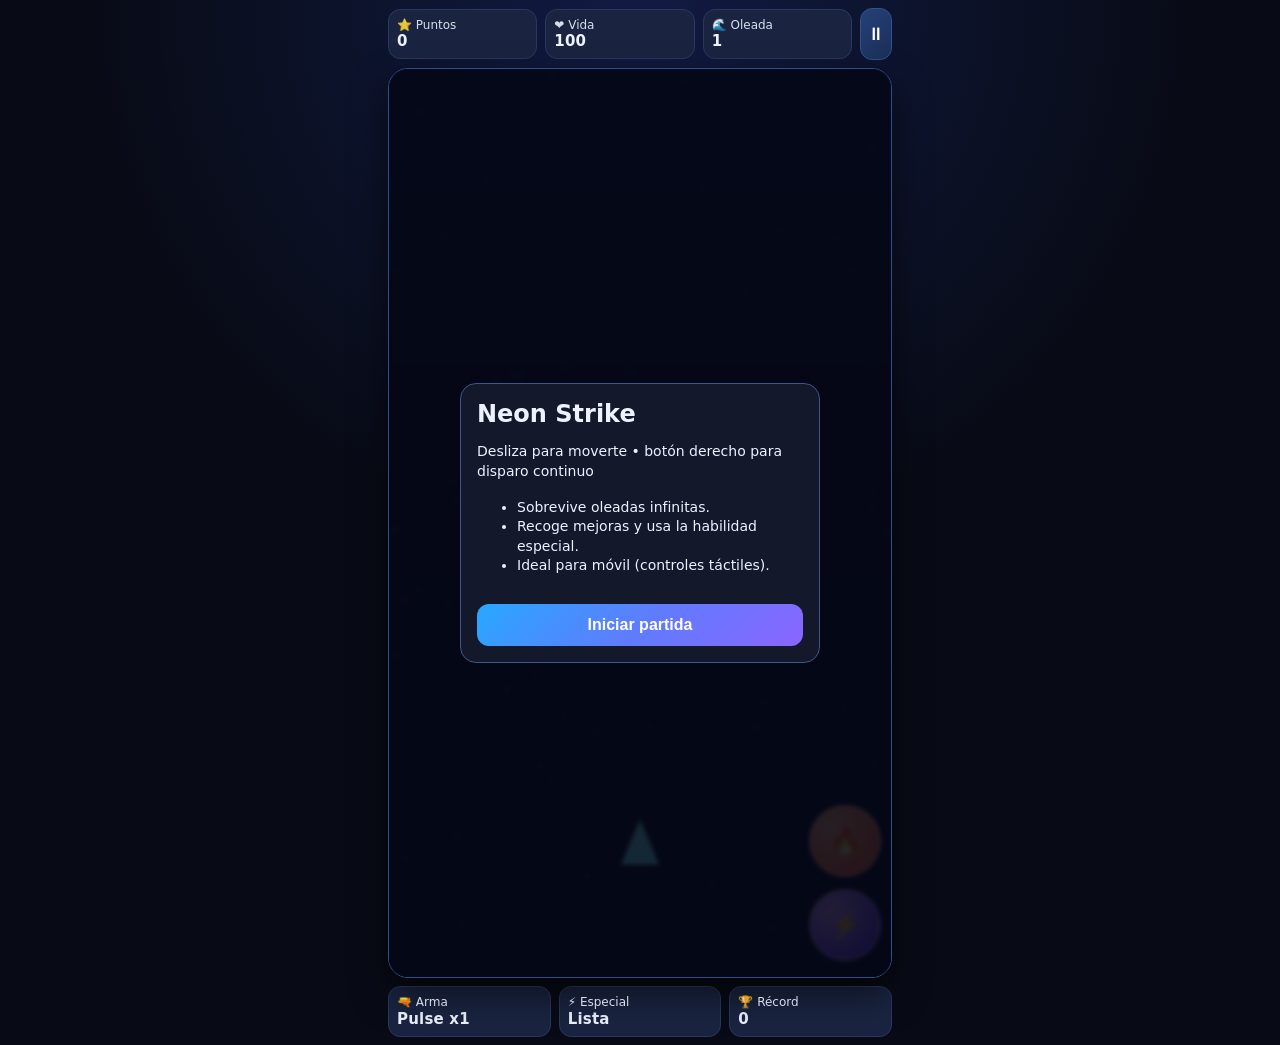
==== index.html @ 03f343e8 "feat: add complete mobile 2d shooter game" ====
<!DOCTYPE html>
<html lang="es">
<head>
  <meta charset="UTF-8" />
  <meta name="viewport" content="width=device-width, initial-scale=1.0, maximum-scale=1.0, user-scalable=no" />
  <title>Neon Strike Mobile</title>
  <link rel="stylesheet" href="styles.css" />
</head>
<body>
  <main class="app">
    <header class="hud top-hud">
      <div class="stat"><span>⭐ Puntos</span><strong id="score">0</strong></div>
      <div class="stat"><span>❤️ Vida</span><strong id="health">100</strong></div>
      <div class="stat"><span>🌊 Oleada</span><strong id="wave">1</strong></div>
      <button id="pauseBtn" class="hud-btn" aria-label="Pausar">⏸</button>
    </header>

    <section class="arena-wrap">
      <canvas id="gameCanvas" width="420" height="760" aria-label="Juego shooter 2D"></canvas>

      <div id="overlay" class="overlay show">
        <div class="panel">
          <h1>Neon Strike</h1>
          <p>Desliza para moverte • botón derecho para disparo continuo</p>
          <ul>
            <li>Sobrevive oleadas infinitas.</li>
            <li>Recoge mejoras y usa la habilidad especial.</li>
            <li>Ideal para móvil (controles táctiles).</li>
          </ul>
          <button id="startBtn" class="primary">Iniciar partida</button>
        </div>
      </div>

      <div class="touch-layer" aria-hidden="true">
        <div id="joystickZone" class="joystick-zone">
          <div id="joystickBase" class="joystick-base hidden">
            <div id="joystickKnob" class="joystick-knob"></div>
          </div>
        </div>

        <div class="actions">
          <button id="shootBtn" class="action-btn shoot">🔥</button>
          <button id="skillBtn" class="action-btn skill">⚡</button>
        </div>
      </div>
    </section>

    <footer class="hud bottom-hud">
      <div class="stat"><span>🔫 Arma</span><strong id="weapon">Pulse x1</strong></div>
      <div class="stat"><span>⚡ Especial</span><strong id="skillCooldown">Lista</strong></div>
      <div class="stat"><span>🏆 Récord</span><strong id="highScore">0</strong></div>
    </footer>
  </main>

  <script src="game.js"></script>
</body>
</html>
---- styles.css ----
:root {
  --bg: #080b16;
  --panel: #151b2fdd;
  --accent: #7cf7ff;
  --accent2: #a06eff;
  --text: #edf2ff;
  --danger: #ff5b8a;
  --ok: #80ff9b;
}

* {
  box-sizing: border-box;
  user-select: none;
  -webkit-user-select: none;
  -webkit-touch-callout: none;
}

html,
body {
  margin: 0;
  min-height: 100%;
  font-family: "Inter", "Segoe UI", system-ui, -apple-system, sans-serif;
  background: radial-gradient(circle at top, #111b42, var(--bg) 45%);
  color: var(--text);
  touch-action: none;
}

.app {
  width: min(100vw, 520px);
  margin: 0 auto;
  min-height: 100vh;
  display: flex;
  flex-direction: column;
  justify-content: space-between;
  padding: 8px;
  gap: 8px;
}

.hud {
  display: grid;
  grid-template-columns: repeat(3, 1fr) auto;
  gap: 8px;
  align-items: center;
}

.bottom-hud {
  grid-template-columns: repeat(3, 1fr);
}

.stat {
  background: #1a2440;
  border: 1px solid #293862;
  border-radius: 12px;
  padding: 8px;
  display: flex;
  flex-direction: column;
  line-height: 1.2;
}

.stat span {
  font-size: 12px;
  opacity: 0.9;
}

.stat strong {
  font-size: 15px;
  letter-spacing: 0.2px;
}

.hud-btn {
  border: 1px solid #35508b;
  background: linear-gradient(135deg, #24417a, #1b2f57);
  border-radius: 12px;
  color: white;
  font-size: 18px;
  height: 52px;
}

.arena-wrap {
  position: relative;
  flex: 1;
  min-height: 60vh;
  border-radius: 20px;
  overflow: hidden;
  border: 1px solid #2f4d91;
  box-shadow: 0 16px 36px #00000088;
  background: #060a16;
}

canvas {
  width: 100%;
  height: 100%;
  display: block;
  background: linear-gradient(180deg, #0a1127 0%, #060a16 100%);
}

.overlay {
  position: absolute;
  inset: 0;
  background: #050816dd;
  backdrop-filter: blur(2px);
  display: none;
  justify-content: center;
  align-items: center;
  padding: 18px;
  z-index: 4;
}

.overlay.show {
  display: flex;
}

.panel {
  background: var(--panel);
  border: 1px solid #40558e;
  border-radius: 16px;
  padding: 16px;
  max-width: 360px;
}

.panel h1 {
  margin-top: 0;
  margin-bottom: 8px;
}

.panel p,
.panel li {
  font-size: 14px;
  line-height: 1.4;
}

.primary {
  width: 100%;
  margin-top: 12px;
  padding: 12px;
  background: linear-gradient(135deg, #27a8ff, #5f7cff, #8a66ff);
  border: none;
  border-radius: 12px;
  color: white;
  font-weight: 700;
  font-size: 16px;
}

.touch-layer {
  position: absolute;
  inset: 0;
  pointer-events: none;
  z-index: 3;
}

.joystick-zone {
  position: absolute;
  left: 0;
  bottom: 0;
  width: 52%;
  height: 55%;
  pointer-events: auto;
}

.joystick-base {
  position: absolute;
  width: 110px;
  height: 110px;
  border-radius: 50%;
  border: 2px solid #8ec5ff66;
  background: #9ecfff1a;
  transform: translate(-50%, -50%);
}

.joystick-knob {
  position: absolute;
  width: 48px;
  height: 48px;
  border-radius: 50%;
  background: #a9d6ff;
  left: 50%;
  top: 50%;
  transform: translate(-50%, -50%);
}

.hidden {
  display: none;
}

.actions {
  position: absolute;
  right: 10px;
  bottom: 16px;
  display: flex;
  flex-direction: column;
  gap: 12px;
  pointer-events: auto;
}

.action-btn {
  width: 72px;
  height: 72px;
  border-radius: 50%;
  border: 2px solid #ffffff66;
  color: white;
  font-size: 26px;
  font-weight: bold;
}

.shoot {
  background: radial-gradient(circle at 30% 30%, #ffbb7c, #ff672d 80%);
}

.skill {
  background: radial-gradient(circle at 30% 30%, #e1a9ff, #6942ff 80%);
}

.action-btn:active {
  transform: scale(0.95);
}

@media (max-width: 380px) {
  .stat span {
    font-size: 11px;
  }

  .stat strong {
    font-size: 13px;
  }

  .action-btn {
    width: 64px;
    height: 64px;
    font-size: 22px;
  }
}
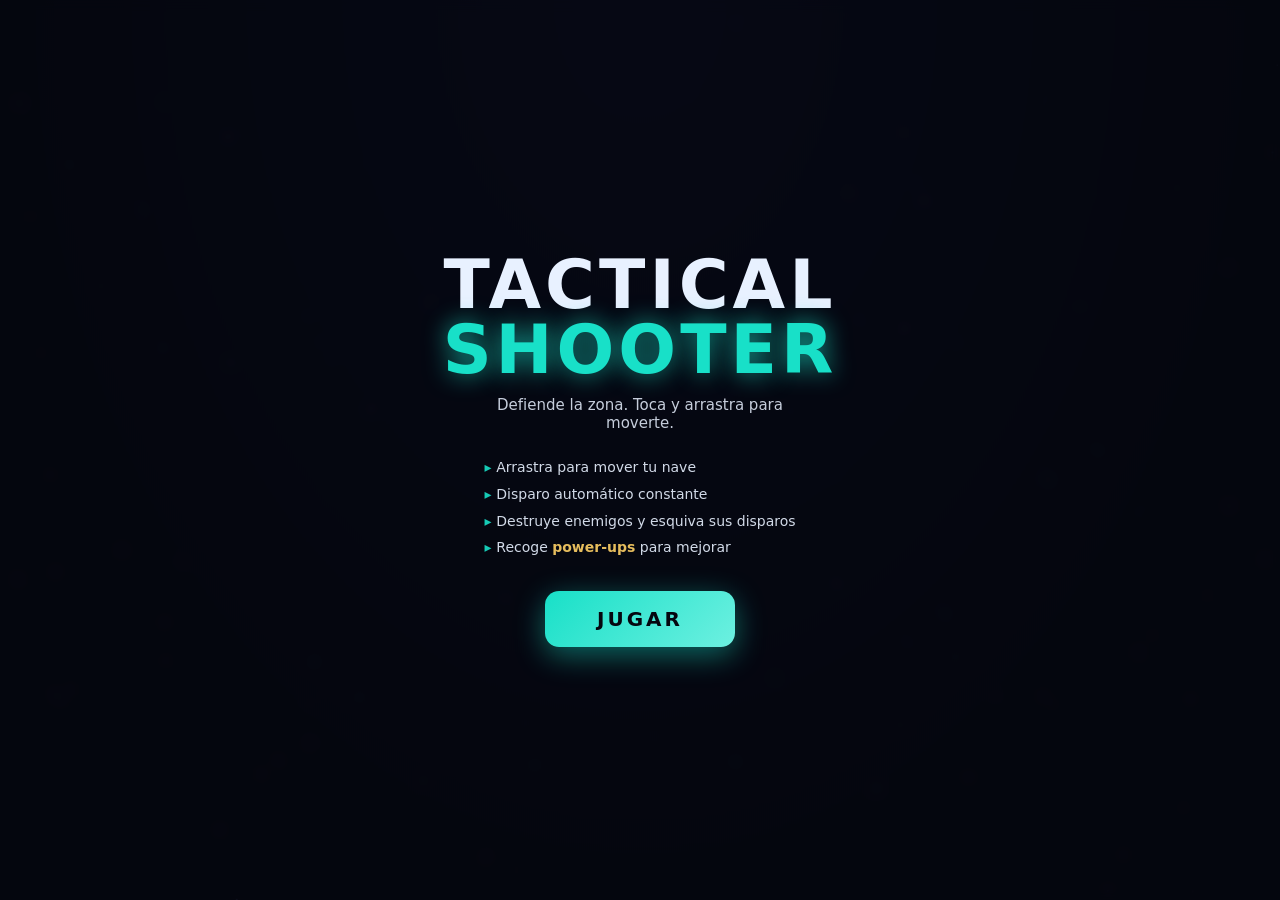
==== commit 97edd888: "Add tactical touch shooter game Co-Authored-By: Devin AI <158243242+devin-ai-integration[bot]@users." ====
--- a/index.html
+++ b/index.html
@@ -1,56 +1,54 @@
 <!DOCTYPE html>
 <html lang="es">
 <head>
-  <meta charset="UTF-8" />
-  <meta name="viewport" content="width=device-width, initial-scale=1.0, maximum-scale=1.0, user-scalable=no" />
-  <title>Neon Strike Mobile</title>
-  <link rel="stylesheet" href="styles.css" />
+<meta charset="UTF-8" />
+<meta name="viewport" content="width=device-width, initial-scale=1.0, maximum-scale=1.0, user-scalable=no, viewport-fit=cover" />
+<meta name="theme-color" content="#05070f" />
+<title>Tactical Touch Shooter</title>
+<link rel="stylesheet" href="style.css" />
 </head>
 <body>
-  <main class="app">
-    <header class="hud top-hud">
-      <div class="stat"><span>⭐ Puntos</span><strong id="score">0</strong></div>
-      <div class="stat"><span>❤️ Vida</span><strong id="health">100</strong></div>
-      <div class="stat"><span>🌊 Oleada</span><strong id="wave">1</strong></div>
-      <button id="pauseBtn" class="hud-btn" aria-label="Pausar">⏸</button>
-    </header>
+  <div id="game-root">
+    <canvas id="game"></canvas>
 
-    <section class="arena-wrap">
-      <canvas id="gameCanvas" width="420" height="760" aria-label="Juego shooter 2D"></canvas>
+    <!-- HUD -->
+    <div id="hud" class="hidden">
+      <div class="hud-left">
+        <div class="hud-item"><span class="hud-label">PUNTOS</span><span id="score">0</span></div>
+        <div class="hud-item"><span class="hud-label">OLEADA</span><span id="wave">1</span></div>
+      </div>
+      <div class="hud-right">
+        <div id="lives" class="lives"></div>
+      </div>
+    </div>
 
-      <div id="overlay" class="overlay show">
-        <div class="panel">
-          <h1>Neon Strike</h1>
-          <p>Desliza para moverte • botón derecho para disparo continuo</p>
-          <ul>
-            <li>Sobrevive oleadas infinitas.</li>
-            <li>Recoge mejoras y usa la habilidad especial.</li>
-            <li>Ideal para móvil (controles táctiles).</li>
-          </ul>
-          <button id="startBtn" class="primary">Iniciar partida</button>
-        </div>
+    <!-- Start screen -->
+    <div id="start-screen" class="overlay">
+      <h1>TACTICAL<span>SHOOTER</span></h1>
+      <p class="tagline">Defiende la zona. Toca y arrastra para moverte.</p>
+      <ul class="instructions">
+        <li>Arrastra para mover tu nave</li>
+        <li>Disparo automático constante</li>
+        <li>Destruye enemigos y esquiva sus disparos</li>
+        <li>Recoge <span class="pwr">power-ups</span> para mejorar</li>
+      </ul>
+      <button id="start-btn" class="btn">JUGAR</button>
+    </div>
+
+    <!-- Game over screen -->
+    <div id="gameover-screen" class="overlay hidden">
+      <h1 class="go">MISIÓN<span>FALLIDA</span></h1>
+      <div class="final-stats">
+        <div><span class="hud-label">PUNTUACIÓN</span><span id="final-score">0</span></div>
+        <div><span class="hud-label">OLEADA</span><span id="final-wave">1</span></div>
+        <div><span class="hud-label">RÉCORD</span><span id="best-score">0</span></div>
       </div>
+      <button id="restart-btn" class="btn">REINTENTAR</button>
+    </div>
 
-      <div class="touch-layer" aria-hidden="true">
-        <div id="joystickZone" class="joystick-zone">
-          <div id="joystickBase" class="joystick-base hidden">
-            <div id="joystickKnob" class="joystick-knob"></div>
-          </div>
-        </div>
-
-        <div class="actions">
-          <button id="shootBtn" class="action-btn shoot">🔥</button>
-          <button id="skillBtn" class="action-btn skill">⚡</button>
-        </div>
-      </div>
-    </section>
-
-    <footer class="hud bottom-hud">
-      <div class="stat"><span>🔫 Arma</span><strong id="weapon">Pulse x1</strong></div>
-      <div class="stat"><span>⚡ Especial</span><strong id="skillCooldown">Lista</strong></div>
-      <div class="stat"><span>🏆 Récord</span><strong id="highScore">0</strong></div>
-    </footer>
-  </main>
+    <!-- Pause button -->
+    <button id="pause-btn" class="icon-btn hidden">II</button>
+  </div>
 
   <script src="game.js"></script>
 </body>
--- a/style.css
+++ b/style.css
@@ -0,0 +1,199 @@
+:root {
+  --bg: #05070f;
+  --accent: #18e0c8;
+  --accent2: #ff4d6d;
+  --gold: #ffd166;
+  --text: #e8f1ff;
+}
+
+* {
+  margin: 0;
+  padding: 0;
+  box-sizing: border-box;
+  -webkit-tap-highlight-color: transparent;
+  -webkit-user-select: none;
+  user-select: none;
+}
+
+html, body {
+  width: 100%;
+  height: 100%;
+  overflow: hidden;
+  background: var(--bg);
+  font-family: "Segoe UI", system-ui, -apple-system, sans-serif;
+  color: var(--text);
+  touch-action: none;
+  overscroll-behavior: none;
+}
+
+#game-root {
+  position: fixed;
+  inset: 0;
+  display: flex;
+  align-items: center;
+  justify-content: center;
+}
+
+#game {
+  display: block;
+  width: 100%;
+  height: 100%;
+  background: radial-gradient(ellipse at 50% 0%, #0d1530 0%, #05070f 70%);
+}
+
+.hidden { display: none !important; }
+
+/* ---------- HUD ---------- */
+#hud {
+  position: absolute;
+  top: 0;
+  left: 0;
+  right: 0;
+  padding: max(14px, env(safe-area-inset-top)) 18px 0;
+  display: flex;
+  justify-content: space-between;
+  align-items: flex-start;
+  pointer-events: none;
+  z-index: 5;
+}
+
+.hud-left { display: flex; gap: 22px; }
+
+.hud-item {
+  display: flex;
+  flex-direction: column;
+  line-height: 1.1;
+}
+
+.hud-item span:last-child {
+  font-size: 26px;
+  font-weight: 800;
+  letter-spacing: 1px;
+  text-shadow: 0 0 12px rgba(24, 224, 200, 0.6);
+}
+
+.hud-label {
+  font-size: 10px;
+  letter-spacing: 2px;
+  opacity: 0.6;
+  font-weight: 700;
+}
+
+.lives { display: flex; gap: 6px; }
+
+.life {
+  width: 20px;
+  height: 20px;
+  background: var(--accent2);
+  clip-path: polygon(50% 0%, 100% 38%, 82% 100%, 18% 100%, 0% 38%);
+  box-shadow: 0 0 10px rgba(255, 77, 109, 0.7);
+}
+
+/* ---------- Overlays ---------- */
+.overlay {
+  position: absolute;
+  inset: 0;
+  z-index: 10;
+  display: flex;
+  flex-direction: column;
+  align-items: center;
+  justify-content: center;
+  text-align: center;
+  padding: 24px;
+  background: rgba(5, 7, 15, 0.82);
+  backdrop-filter: blur(6px);
+}
+
+.overlay h1 {
+  font-size: clamp(34px, 11vw, 68px);
+  font-weight: 900;
+  letter-spacing: 4px;
+  line-height: 0.95;
+  display: flex;
+  flex-direction: column;
+  margin-bottom: 14px;
+}
+
+.overlay h1 span {
+  color: var(--accent);
+  text-shadow: 0 0 24px rgba(24, 224, 200, 0.7);
+}
+
+.overlay h1.go span { color: var(--accent2); text-shadow: 0 0 24px rgba(255, 77, 109, 0.7); }
+
+.tagline {
+  font-size: 15px;
+  opacity: 0.85;
+  margin-bottom: 22px;
+  max-width: 320px;
+}
+
+.instructions {
+  list-style: none;
+  text-align: left;
+  margin-bottom: 30px;
+  font-size: 14px;
+  line-height: 1.9;
+  opacity: 0.9;
+}
+
+.instructions li::before {
+  content: "▸ ";
+  color: var(--accent);
+  font-weight: 800;
+}
+
+.pwr { color: var(--gold); font-weight: 700; }
+
+.btn {
+  font-family: inherit;
+  font-size: 20px;
+  font-weight: 800;
+  letter-spacing: 3px;
+  color: var(--bg);
+  background: linear-gradient(135deg, var(--accent), #6df0e0);
+  border: none;
+  border-radius: 14px;
+  padding: 16px 52px;
+  cursor: pointer;
+  box-shadow: 0 8px 30px rgba(24, 224, 200, 0.45);
+  transition: transform 0.1s ease, box-shadow 0.2s ease;
+}
+
+.btn:active { transform: scale(0.95); box-shadow: 0 4px 16px rgba(24, 224, 200, 0.35); }
+
+.final-stats {
+  display: flex;
+  gap: 26px;
+  margin-bottom: 30px;
+}
+
+.final-stats > div {
+  display: flex;
+  flex-direction: column;
+  gap: 4px;
+}
+
+.final-stats span:last-child {
+  font-size: 30px;
+  font-weight: 800;
+  color: var(--accent);
+}
+
+.icon-btn {
+  position: absolute;
+  top: max(12px, env(safe-area-inset-top));
+  right: 50%;
+  transform: translateX(50%);
+  z-index: 6;
+  width: 42px;
+  height: 42px;
+  border-radius: 50%;
+  border: 2px solid rgba(232, 241, 255, 0.3);
+  background: rgba(5, 7, 15, 0.5);
+  color: var(--text);
+  font-weight: 800;
+  font-size: 14px;
+  letter-spacing: 2px;
+  cursor: pointer;
+}
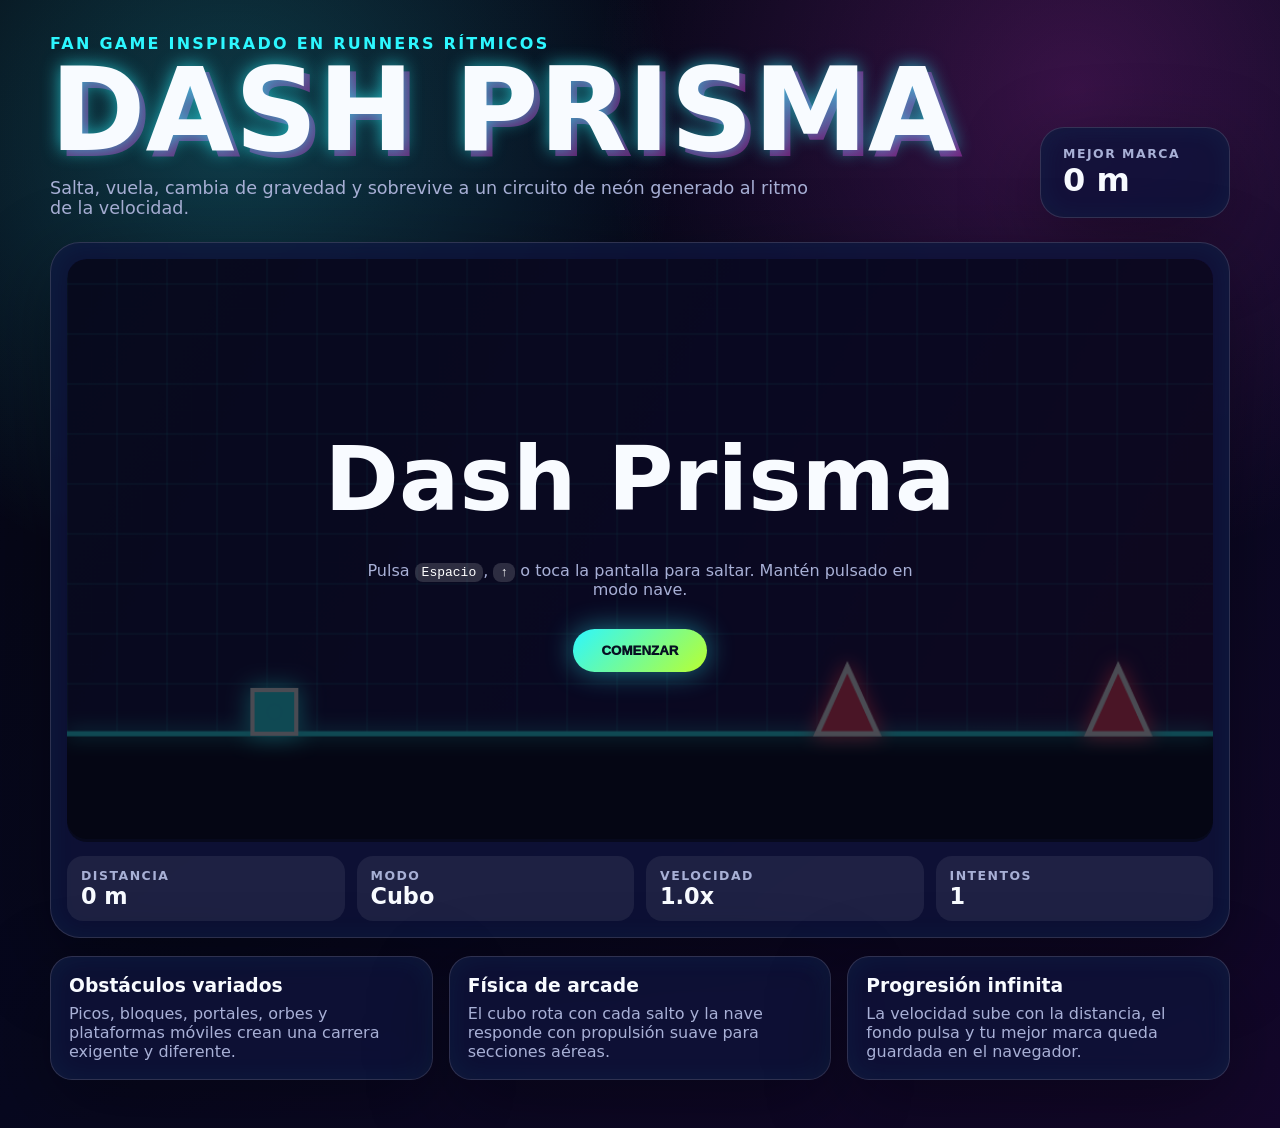
==== commit 8ff6d8d9: "Create Dash Prisma web game" ====
--- a/index.html
+++ b/index.html
@@ -1,55 +1,59 @@
-<!DOCTYPE html>
+<!doctype html>
 <html lang="es">
-<head>
-<meta charset="UTF-8" />
-<meta name="viewport" content="width=device-width, initial-scale=1.0, maximum-scale=1.0, user-scalable=no, viewport-fit=cover" />
-<meta name="theme-color" content="#05070f" />
-<title>Tactical Touch Shooter</title>
-<link rel="stylesheet" href="style.css" />
-</head>
-<body>
-  <div id="game-root">
-    <canvas id="game"></canvas>
+  <head>
+    <meta charset="UTF-8" />
+    <meta name="viewport" content="width=device-width, initial-scale=1.0" />
+    <title>Dash Prisma</title>
+    <link rel="stylesheet" href="styles.css" />
+  </head>
+  <body>
+    <main class="shell">
+      <section class="hero">
+        <div>
+          <p class="eyebrow">Fan game inspirado en runners rítmicos</p>
+          <h1>Dash Prisma</h1>
+          <p class="subtitle">
+            Salta, vuela, cambia de gravedad y sobrevive a un circuito de neón generado al ritmo de la velocidad.
+          </p>
+        </div>
+        <div class="score-card">
+          <span>Mejor marca</span>
+          <strong id="bestScore">0 m</strong>
+        </div>
+      </section>
 
-    <!-- HUD -->
-    <div id="hud" class="hidden">
-      <div class="hud-left">
-        <div class="hud-item"><span class="hud-label">PUNTOS</span><span id="score">0</span></div>
-        <div class="hud-item"><span class="hud-label">OLEADA</span><span id="wave">1</span></div>
-      </div>
-      <div class="hud-right">
-        <div id="lives" class="lives"></div>
-      </div>
-    </div>
+      <section class="game-card">
+        <canvas id="game" width="1100" height="560" aria-label="Juego Dash Prisma"></canvas>
+        <div class="hud">
+          <div><span>Distancia</span><strong id="score">0 m</strong></div>
+          <div><span>Modo</span><strong id="mode">Cubo</strong></div>
+          <div><span>Velocidad</span><strong id="speed">1.0x</strong></div>
+          <div><span>Intentos</span><strong id="attempts">1</strong></div>
+        </div>
+        <div id="overlay" class="overlay">
+          <h2>Dash Prisma</h2>
+          <p>
+            Pulsa <kbd>Espacio</kbd>, <kbd>↑</kbd> o toca la pantalla para saltar. Mantén pulsado en modo nave.
+          </p>
+          <button id="startButton">Comenzar</button>
+        </div>
+      </section>
 
-    <!-- Start screen -->
-    <div id="start-screen" class="overlay">
-      <h1>TACTICAL<span>SHOOTER</span></h1>
-      <p class="tagline">Defiende la zona. Toca y arrastra para moverte.</p>
-      <ul class="instructions">
-        <li>Arrastra para mover tu nave</li>
-        <li>Disparo automático constante</li>
-        <li>Destruye enemigos y esquiva sus disparos</li>
-        <li>Recoge <span class="pwr">power-ups</span> para mejorar</li>
-      </ul>
-      <button id="start-btn" class="btn">JUGAR</button>
-    </div>
-
-    <!-- Game over screen -->
-    <div id="gameover-screen" class="overlay hidden">
-      <h1 class="go">MISIÓN<span>FALLIDA</span></h1>
-      <div class="final-stats">
-        <div><span class="hud-label">PUNTUACIÓN</span><span id="final-score">0</span></div>
-        <div><span class="hud-label">OLEADA</span><span id="final-wave">1</span></div>
-        <div><span class="hud-label">RÉCORD</span><span id="best-score">0</span></div>
-      </div>
-      <button id="restart-btn" class="btn">REINTENTAR</button>
-    </div>
-
-    <!-- Pause button -->
-    <button id="pause-btn" class="icon-btn hidden">II</button>
-  </div>
-
-  <script src="game.js"></script>
-</body>
+      <section class="features">
+        <article>
+          <h3>Obstáculos variados</h3>
+          <p>Picos, bloques, portales, orbes y plataformas móviles crean una carrera exigente y diferente.</p>
+        </article>
+        <article>
+          <h3>Física de arcade</h3>
+          <p>El cubo rota con cada salto y la nave responde con propulsión suave para secciones aéreas.</p>
+        </article>
+        <article>
+          <h3>Progresión infinita</h3>
+          <p>La velocidad sube con la distancia, el fondo pulsa y tu mejor marca queda guardada en el navegador.</p>
+        </article>
+      </section>
+    </main>
+    <script src="game.js"></script>
+  </body>
 </html>
--- a/styles.css
+++ b/styles.css
@@ -0,0 +1,175 @@
+:root {
+  color-scheme: dark;
+  font-family: Inter, ui-sans-serif, system-ui, -apple-system, BlinkMacSystemFont, "Segoe UI", sans-serif;
+  --bg: #07081f;
+  --panel: rgba(15, 19, 58, 0.82);
+  --cyan: #2df7ff;
+  --pink: #ff3df2;
+  --lime: #b9ff30;
+  --orange: #ff9b25;
+  --text: #f8fbff;
+  --muted: #a8b0d6;
+}
+
+* { box-sizing: border-box; }
+
+body {
+  margin: 0;
+  min-height: 100vh;
+  background:
+    radial-gradient(circle at 18% 12%, rgba(45, 247, 255, 0.22), transparent 28rem),
+    radial-gradient(circle at 84% 8%, rgba(255, 61, 242, 0.2), transparent 30rem),
+    linear-gradient(145deg, #050611 0%, var(--bg) 55%, #14072b 100%);
+  color: var(--text);
+  overflow-x: hidden;
+}
+
+.shell {
+  width: min(1180px, calc(100vw - 32px));
+  margin: 0 auto;
+  padding: 34px 0 48px;
+}
+
+.hero {
+  display: flex;
+  justify-content: space-between;
+  gap: 24px;
+  align-items: end;
+  margin-bottom: 24px;
+}
+
+.eyebrow {
+  margin: 0 0 8px;
+  color: var(--cyan);
+  font-weight: 800;
+  letter-spacing: 0.14em;
+  text-transform: uppercase;
+}
+
+h1 {
+  margin: 0;
+  font-size: clamp(3rem, 9vw, 7.8rem);
+  line-height: 0.86;
+  text-transform: uppercase;
+  text-shadow: 0 0 18px rgba(45, 247, 255, 0.65), 6px 6px 0 rgba(255, 61, 242, 0.36);
+}
+
+.subtitle {
+  max-width: 760px;
+  margin: 18px 0 0;
+  color: var(--muted);
+  font-size: 1.1rem;
+}
+
+.score-card,
+.features article,
+.game-card {
+  border: 1px solid rgba(255, 255, 255, 0.14);
+  background: var(--panel);
+  box-shadow: 0 24px 80px rgba(0, 0, 0, 0.35), inset 0 0 28px rgba(45, 247, 255, 0.05);
+  backdrop-filter: blur(16px);
+}
+
+.score-card {
+  min-width: 190px;
+  padding: 18px 22px;
+  border-radius: 24px;
+}
+
+.score-card span,
+.hud span {
+  color: var(--muted);
+  display: block;
+  font-size: 0.78rem;
+  font-weight: 800;
+  letter-spacing: 0.12em;
+  text-transform: uppercase;
+}
+
+.score-card strong { font-size: 2rem; }
+
+.game-card {
+  position: relative;
+  border-radius: 30px;
+  padding: 16px;
+  overflow: hidden;
+}
+
+canvas {
+  width: 100%;
+  display: block;
+  border-radius: 20px;
+  background: #10153f;
+  touch-action: none;
+}
+
+.hud {
+  display: grid;
+  grid-template-columns: repeat(4, 1fr);
+  gap: 12px;
+  margin-top: 14px;
+}
+
+.hud div {
+  border-radius: 16px;
+  padding: 12px 14px;
+  background: rgba(255, 255, 255, 0.07);
+}
+
+.hud strong { font-size: 1.4rem; }
+
+.overlay {
+  position: absolute;
+  inset: 16px 16px 98px;
+  display: grid;
+  place-content: center;
+  justify-items: center;
+  gap: 14px;
+  padding: 24px;
+  text-align: center;
+  border-radius: 20px;
+  background: rgba(5, 6, 17, 0.72);
+}
+
+.overlay.hidden { display: none; }
+.overlay h2 { margin: 0; font-size: clamp(2.4rem, 7vw, 6rem); }
+.overlay p { max-width: 560px; color: var(--muted); }
+
+button {
+  cursor: pointer;
+  border: 0;
+  border-radius: 999px;
+  padding: 14px 28px;
+  color: #071022;
+  background: linear-gradient(135deg, var(--cyan), var(--lime));
+  font-weight: 950;
+  text-transform: uppercase;
+  box-shadow: 0 0 28px rgba(45, 247, 255, 0.46);
+}
+
+kbd {
+  border-radius: 8px;
+  padding: 2px 7px;
+  background: rgba(255,255,255,0.15);
+  color: white;
+}
+
+.features {
+  display: grid;
+  grid-template-columns: repeat(3, 1fr);
+  gap: 16px;
+  margin-top: 18px;
+}
+
+.features article {
+  border-radius: 22px;
+  padding: 18px;
+}
+.features h3 { margin: 0 0 8px; }
+.features p { margin: 0; color: var(--muted); }
+
+@media (max-width: 800px) {
+  .hero, .features { grid-template-columns: 1fr; display: grid; }
+  .hud { grid-template-columns: repeat(2, 1fr); }
+  .overlay { inset: 16px 16px 150px; }
+}
